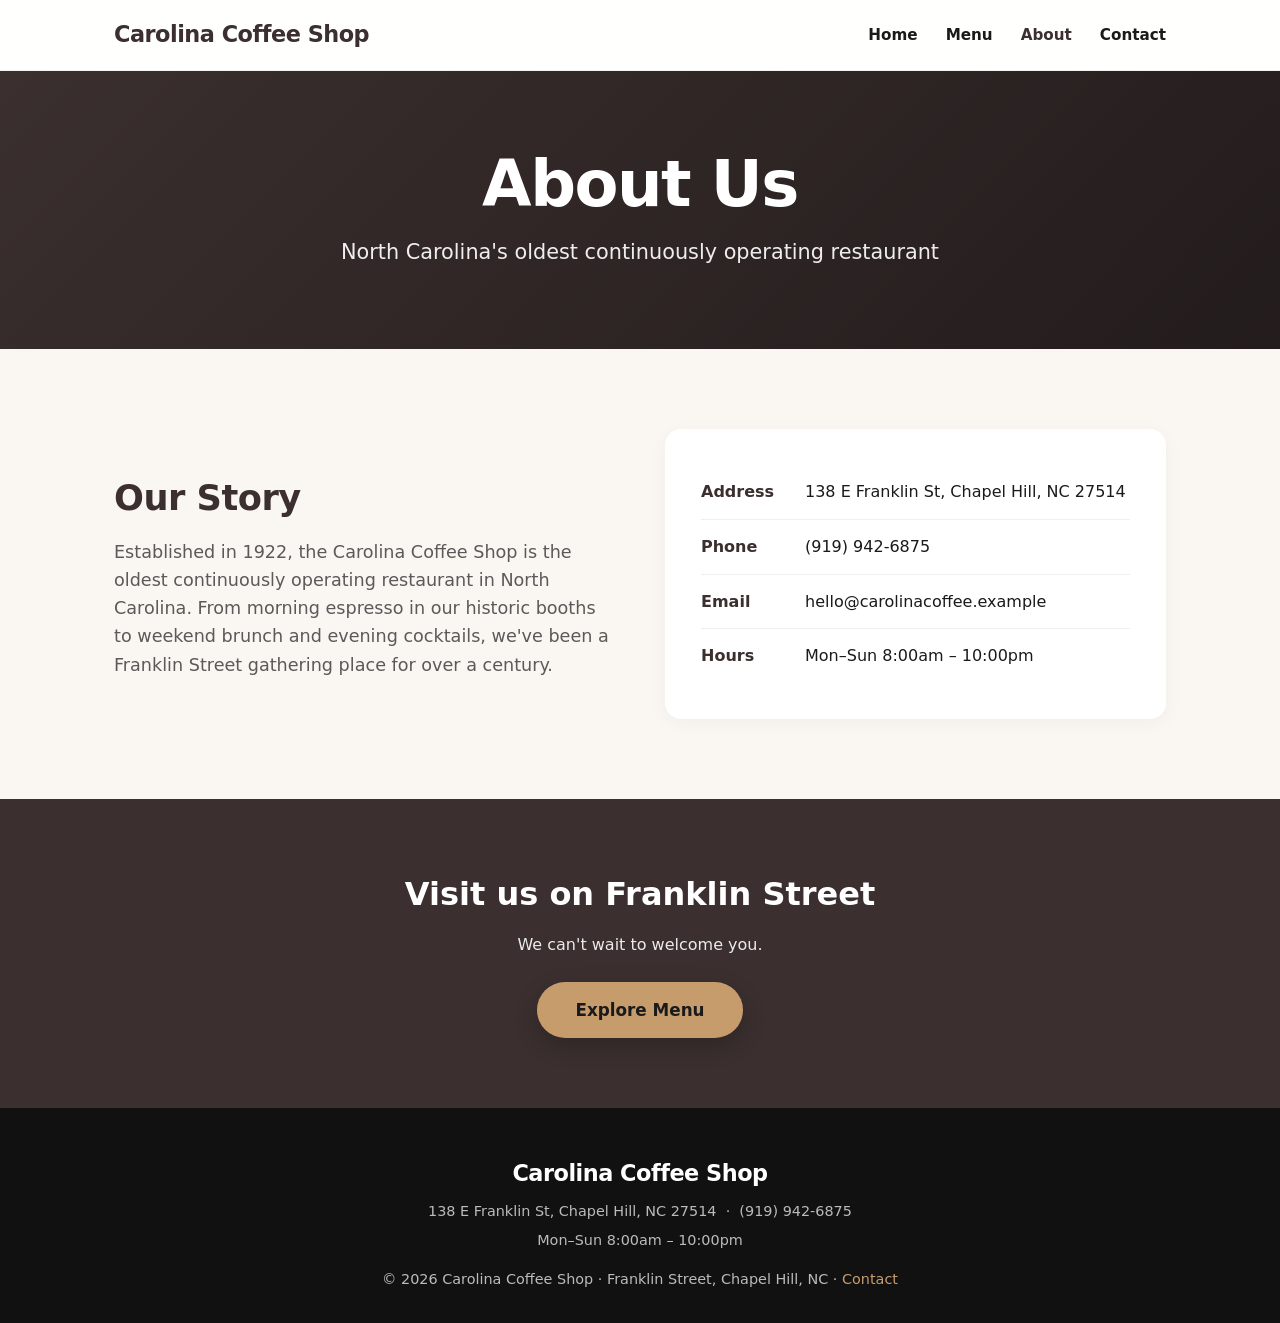
==== about.html @ 9860dc85 "Initial commit: the-carolina-coffee-shop website" ====
<!DOCTYPE html><html lang="en"><head>
<meta charset="utf-8"><meta name="viewport" content="width=device-width,initial-scale=1">
<title>About · Carolina Coffee Shop</title>
<meta name="description" content="North Carolina&#x27;s oldest continuously operating restaurant — Carolina Coffee Shop on Franklin Street, Chapel Hill.">
<link rel="stylesheet" href="styles.css"></head><body>
<header class="nav"><div class="container nav-inner">
<a href="index.html" class="brand">Carolina Coffee Shop</a>
<nav><ul class="nav-links"><li><a href="index.html" class="">Home</a></li><li><a href="menu.html" class="">Menu</a></li><li><a href="about.html" class="active">About</a></li><li><a href="contact.html" class="">Contact</a></li></ul></nav></div></header>
<section class="hero" style="padding:80px 0"><div class="container">
<h1>About Us</h1><p>North Carolina&#x27;s oldest continuously operating restaurant</p></div></section>
<section class="section"><div class="container split">
<div><h2>Our Story</h2><p style="color:var(--muted);font-size:1.1rem">Established in 1922, the Carolina Coffee Shop is the oldest continuously operating restaurant in North Carolina. From morning espresso in our historic booths to weekend brunch and evening cocktails, we&#x27;ve been a Franklin Street gathering place for over a century.</p></div>
<div class="box">
<div class="info-row"><span class="k">Address</span><span>138 E Franklin St, Chapel Hill, NC 27514</span></div>
<div class="info-row"><span class="k">Phone</span><span>(919) 942-6875</span></div>
<div class="info-row"><span class="k">Email</span><span>hello@carolinacoffee.example</span></div>
<div class="info-row"><span class="k">Hours</span><span>Mon–Sun 8:00am – 10:00pm</span></div>
</div></div></section>
<section class="cta"><div class="container"><h2>Visit us on Franklin Street</h2>
<p>We can't wait to welcome you.</p>
<a class="btn" href="menu.html" style="margin-top:24px">Explore Menu</a></div></section>
<footer><div class="container">
<div class="brand">Carolina Coffee Shop</div>
<p>138 E Franklin St, Chapel Hill, NC 27514 &nbsp;·&nbsp; (919) 942-6875</p>
<p style="margin-top:6px">Mon–Sun 8:00am – 10:00pm</p>
<p style="margin-top:16px">&copy; 2026 Carolina Coffee Shop · Franklin Street, Chapel Hill, NC · <a href="contact.html">Contact</a></p>
</div></footer>
</body></html>
---- styles.css ----
:root{--primary:#3b2f2f;--accent:#c69c6d;--bg:#faf6f1;--ink:#1a1a1a;--muted:#5a5a5a;--card:#ffffff}
*{margin:0;padding:0;box-sizing:border-box}
html{scroll-behavior:smooth}
body{font-family:'Segoe UI',system-ui,-apple-system,sans-serif;color:var(--ink);background:var(--bg);line-height:1.6}
a{color:var(--primary);text-decoration:none}
.container{max-width:1100px;margin:0 auto;padding:0 24px}
header.nav{position:sticky;top:0;z-index:50;background:rgba(255,255,255,.92);backdrop-filter:blur(10px);border-bottom:1px solid #0000000d}
.nav-inner{display:flex;align-items:center;justify-content:space-between;height:70px}
.brand{font-size:1.4rem;font-weight:800;color:var(--primary);letter-spacing:-.5px}
.nav-links{display:flex;gap:28px;list-style:none}
.nav-links a{color:var(--ink);font-weight:600;font-size:.95rem;transition:color .2s}
.nav-links a:hover,.nav-links a.active{color:var(--primary)}
.hero{background:linear-gradient(135deg,var(--primary),color-mix(in srgb,var(--primary) 60%,#000));color:#fff;padding:110px 0;text-align:center}
.hero h1{font-size:clamp(2.2rem,6vw,4rem);font-weight:800;letter-spacing:-1.5px;line-height:1.05}
.hero p{font-size:1.3rem;margin-top:18px;opacity:.92;max-width:640px;margin-left:auto;margin-right:auto}
.btn{display:inline-block;margin-top:34px;background:var(--accent);color:#1a1a1a;padding:15px 38px;border-radius:50px;font-weight:700;font-size:1.05rem;transition:transform .15s,box-shadow .15s;box-shadow:0 8px 24px #0003}
.btn:hover{transform:translateY(-2px);box-shadow:0 12px 30px #0004}
.section{padding:80px 0}
.section h2{font-size:2.2rem;font-weight:800;color:var(--primary);margin-bottom:12px;letter-spacing:-.5px}
.section .lead{color:var(--muted);font-size:1.1rem;max-width:680px;margin-bottom:44px}
.grid{display:grid;grid-template-columns:repeat(auto-fit,minmax(260px,1fr));gap:24px}
.card{background:var(--card);border-radius:16px;padding:28px;box-shadow:0 4px 20px #0000000a;border:1px solid #00000008;transition:transform .18s,box-shadow .18s}
.card:hover{transform:translateY(-4px);box-shadow:0 14px 34px #00000014}
.card h3{color:var(--primary);font-size:1.15rem;margin-bottom:6px}
.card .price{float:right;background:var(--accent);color:#1a1a1a;font-weight:700;padding:2px 12px;border-radius:20px;font-size:.85rem}
.card p{color:var(--muted);font-size:.95rem}
.feature{text-align:center;padding:20px}
.feature .ico{width:64px;height:64px;border-radius:50%;background:color-mix(in srgb,var(--accent) 35%,#fff);display:flex;align-items:center;justify-content:center;font-size:1.8rem;margin:0 auto 16px}
.feature h3{color:var(--primary);margin-bottom:8px}
.feature p{color:var(--muted);font-size:.95rem}
.split{display:grid;grid-template-columns:1fr 1fr;gap:50px;align-items:center}
.split .box{background:var(--card);border-radius:16px;padding:36px;box-shadow:0 4px 20px #0000000a}
.info-row{display:flex;gap:14px;padding:14px 0;border-bottom:1px solid #00000010}
.info-row:last-child{border:none}
.info-row .k{font-weight:700;color:var(--primary);min-width:90px}
.cta{background:var(--primary);color:#fff;text-align:center;padding:70px 0}
.cta h2{color:#fff;font-size:2rem}
.cta p{opacity:.9;margin:12px 0 0}
form{display:grid;gap:16px}
form input,form textarea{padding:14px;border:1px solid #ccc;border-radius:10px;font-size:1rem;font-family:inherit}
form button{background:var(--primary);color:#fff;border:none;padding:15px;border-radius:10px;font-weight:700;font-size:1rem;cursor:pointer;transition:opacity .2s}
form button:hover{opacity:.9}
footer{background:#111;color:#bbb;padding:48px 0 32px;text-align:center;font-size:.9rem}
footer .brand{color:#fff;margin-bottom:8px}
footer a{color:var(--accent)}
@media(max-width:760px){.nav-links{gap:16px;font-size:.85rem}.split{grid-template-columns:1fr}.hero{padding:80px 0}}
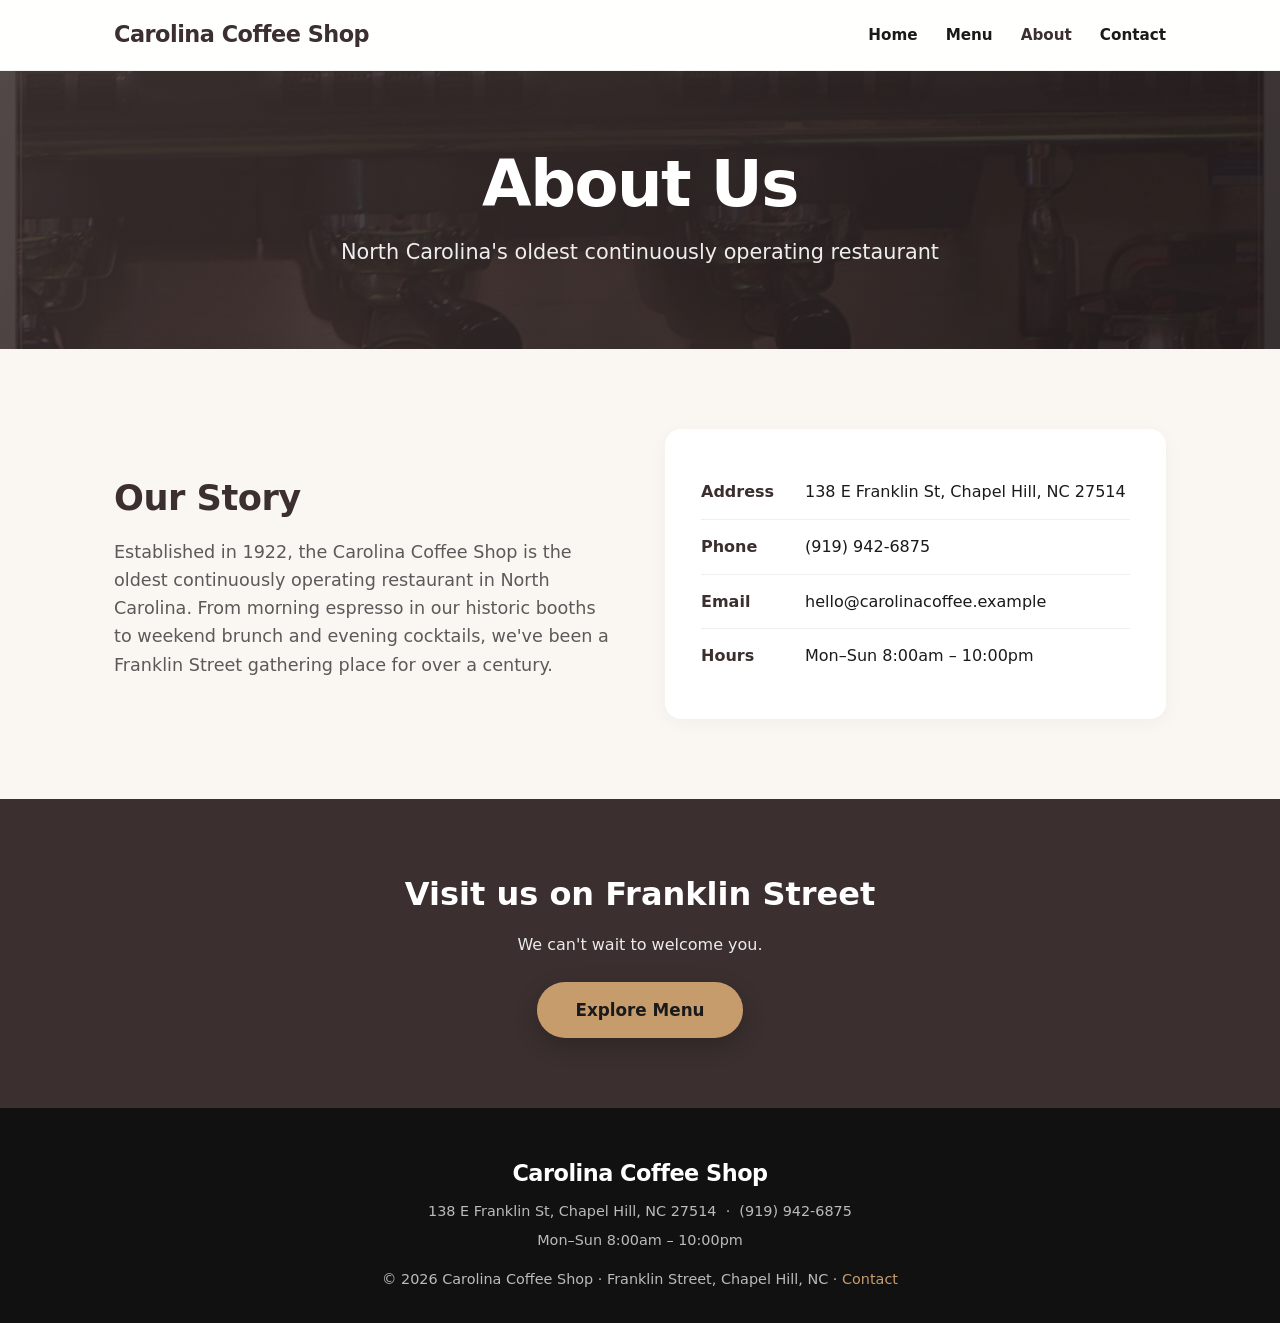
==== commit 97e8bf69: "Add real images + revenue integrations (ordering/reservations/booking/tickets, maps)" ====
--- a/about.html
+++ b/about.html
@@ -1,15 +1,16 @@
-<!DOCTYPE html><html lang="en"><head>
-<meta charset="utf-8"><meta name="viewport" content="width=device-width,initial-scale=1">
+<!DOCTYPE html>
+<html lang="en"><head>
+<meta charset="utf-8"/><meta content="width=device-width,initial-scale=1" name="viewport"/>
 <title>About · Carolina Coffee Shop</title>
-<meta name="description" content="North Carolina&#x27;s oldest continuously operating restaurant — Carolina Coffee Shop on Franklin Street, Chapel Hill.">
-<link rel="stylesheet" href="styles.css"></head><body>
+<meta content="North Carolina's oldest continuously operating restaurant — Carolina Coffee Shop on Franklin Street, Chapel Hill." name="description"/>
+<link href="styles.css" rel="stylesheet"/></head><body>
 <header class="nav"><div class="container nav-inner">
-<a href="index.html" class="brand">Carolina Coffee Shop</a>
-<nav><ul class="nav-links"><li><a href="index.html" class="">Home</a></li><li><a href="menu.html" class="">Menu</a></li><li><a href="about.html" class="active">About</a></li><li><a href="contact.html" class="">Contact</a></li></ul></nav></div></header>
-<section class="hero" style="padding:80px 0"><div class="container">
-<h1>About Us</h1><p>North Carolina&#x27;s oldest continuously operating restaurant</p></div></section>
+<a class="brand" href="index.html">Carolina Coffee Shop</a>
+<nav><ul class="nav-links"><li><a class="" href="index.html">Home</a></li><li><a class="" href="menu.html">Menu</a></li><li><a class="active" href="about.html">About</a></li><li><a class="" href="contact.html">Contact</a></li></ul></nav></div></header>
+<section class="hero has-photo" style="padding:80px 0;--hero-img:url('images/img0.jpg')"><div class="container">
+<h1>About Us</h1><p>North Carolina's oldest continuously operating restaurant</p></div></section>
 <section class="section"><div class="container split">
-<div><h2>Our Story</h2><p style="color:var(--muted);font-size:1.1rem">Established in 1922, the Carolina Coffee Shop is the oldest continuously operating restaurant in North Carolina. From morning espresso in our historic booths to weekend brunch and evening cocktails, we&#x27;ve been a Franklin Street gathering place for over a century.</p></div>
+<div><h2>Our Story</h2><p style="color:var(--muted);font-size:1.1rem">Established in 1922, the Carolina Coffee Shop is the oldest continuously operating restaurant in North Carolina. From morning espresso in our historic booths to weekend brunch and evening cocktails, we've been a Franklin Street gathering place for over a century.</p></div>
 <div class="box">
 <div class="info-row"><span class="k">Address</span><span>138 E Franklin St, Chapel Hill, NC 27514</span></div>
 <div class="info-row"><span class="k">Phone</span><span>(919) 942-6875</span></div>
@@ -21,8 +22,50 @@
 <a class="btn" href="menu.html" style="margin-top:24px">Explore Menu</a></div></section>
 <footer><div class="container">
 <div class="brand">Carolina Coffee Shop</div>
-<p>138 E Franklin St, Chapel Hill, NC 27514 &nbsp;·&nbsp; (919) 942-6875</p>
+<p>138 E Franklin St, Chapel Hill, NC 27514  ·  (919) 942-6875</p>
 <p style="margin-top:6px">Mon–Sun 8:00am – 10:00pm</p>
-<p style="margin-top:16px">&copy; 2026 Carolina Coffee Shop · Franklin Street, Chapel Hill, NC · <a href="contact.html">Contact</a></p>
+<p style="margin-top:16px">© 2026 Carolina Coffee Shop · Franklin Street, Chapel Hill, NC · <a href="contact.html">Contact</a></p>
 </div></footer>
-</body></html>+
+<div class="modal-bg" id="order"><div class="modal" id="order-body">
+<span class="close" onclick="closeModal('order')">×</span>
+<h3>Your Order</h3><p style="color:var(--muted);font-size:.9rem">Add items below or from the menu.</p>
+<div id="cart-lines"></div><div class="cart-total" id="cart-total"></div>
+<button class="btn" onclick="checkout()" style="width:100%;margin-top:6px">Checkout</button>
+<p class="note">Demo cart. Connect Stripe Payment Links / Toast / Square to accept real payments.</p>
+</div></div>
+<div class="modal-bg" id="reserve"><div class="modal" id="reserve-body">
+<span class="close" onclick="closeModal('reserve')">×</span>
+<h3>Reserve a Table</h3><p style="color:var(--muted);font-size:.9rem;margin-bottom:16px">Book your spot in seconds.</p>
+<div class="field"><label>Name</label><input required=""/></div>
+<div class="field"><label>Date</label><input type="date"/></div>
+<div class="field"><label>Time</label><input type="time"/></div>
+<div class="field"><label>Party size</label><select><option>1</option><option>2</option><option>3</option><option>4</option><option>5</option><option>6+</option></select></div>
+<button class="btn" onclick="submitForm('reserve-body','Table requested! 🎉')" style="width:100%">Request Reservation</button>
+<p class="note">Demo form. Connect OpenTable or Resy to confirm live bookings.</p>
+</div></div><button class="cart-fab" id="cartFab" onclick="openModal('order')" style="display:none">🛒 View Cart</button>
+<script>
+const MENU = [{"name": "House Espresso", "price": "$3.50"}, {"name": "Cappuccino", "price": "$4.50"}, {"name": "Eggs Benedict", "price": "$13"}, {"name": "Avocado Toast", "price": "$10"}, {"name": "Belgian Waffle", "price": "$11"}, {"name": "Cold Brew", "price": "$4"}];
+const CART = {};
+function money(s){const n=parseFloat(String(s).replace(/[^0-9.]/g,''));return isNaN(n)?0:n;}
+function openModal(id){document.getElementById(id).classList.add('open');}
+function closeModal(id){document.getElementById(id).classList.remove('open');}
+function addToCart(name){CART[name]=(CART[name]||0)+1;renderCart();openModal('order');}
+function chg(name,d){CART[name]=(CART[name]||0)+d;if(CART[name]<=0)delete CART[name];renderCart();}
+function renderCart(){
+  const el=document.getElementById('cart-lines');if(!el)return;
+  let total=0,html='';const keys=Object.keys(CART);
+  if(!keys.length){el.innerHTML='<p style=\'color:#999\'>Your cart is empty. Add items from the menu.</p>';document.getElementById('cart-total').textContent='';updateFab();return;}
+  keys.forEach(k=>{const it=MENU.find(m=>m.name===k)||{price:'0'};const line=money(it.price)*CART[k];total+=line;
+    html+=`<div class='cart-line'><span>${k}</span><span class='qty'><button onclick=\"chg('${k.replace(/'/g,"\\'")}',-1)\">−</button>${CART[k]}<button onclick=\"chg('${k.replace(/'/g,"\\'")}',1)\">+</button></span></div>`;});
+  el.innerHTML=html;document.getElementById('cart-total').textContent='Total: $'+total.toFixed(2);updateFab();
+}
+function updateFab(){const f=document.getElementById('cartFab');if(!f)return;const c=Object.values(CART).reduce((a,b)=>a+b,0);f.style.display=c?'block':'none';f.textContent='🛒 View Cart ('+c+')';}
+function checkout(){
+  // GO-LIVE HOOK: replace with your Stripe Payment Link / Square Online / Toast URL
+  const c=Object.values(CART).reduce((a,b)=>a+b,0);
+  if(!c){alert('Add some items first!');return;}
+  document.getElementById('order-body').innerHTML='<h3>Order received! 🎉</h3><p style=\'margin-top:10px;color:var(--muted)\'>This demo confirms your order. Connect a Stripe Payment Link or Toast/Square account to accept live payments.</p>';
+}
+function submitForm(id,msg){document.getElementById(id).innerHTML='<h3>'+msg+'</h3><p style=\'margin-top:10px;color:var(--muted)\'>This demo confirms your request. Connect OpenTable/Resy (reservations) or a booking engine to go live.</p>';}
+</script></body></html>
--- a/styles.css
+++ b/styles.css
@@ -44,3 +44,34 @@
 footer .brand{color:#fff;margin-bottom:8px}
 footer a{color:var(--accent)}
 @media(max-width:760px){.nav-links{gap:16px;font-size:.85rem}.split{grid-template-columns:1fr}.hero{padding:80px 0}}
+
+/* --- enhancements: images + integrations --- */
+.hero{position:relative;overflow:hidden}
+.hero.has-photo{background:none}
+.hero.has-photo::before{content:"";position:absolute;inset:0;
+  background:linear-gradient(135deg,color-mix(in srgb,var(--primary) 88%,transparent),color-mix(in srgb,var(--primary) 55%,#000c)),var(--hero-img);
+  background-size:cover;background-position:center;z-index:-1}
+.card{overflow:hidden;padding:0}
+.card .thumb{width:100%;height:170px;object-fit:cover;display:block;background:#eee}
+.card .card-body{padding:22px 24px}
+.card .price{float:right}
+.actions{display:flex;gap:14px;flex-wrap:wrap;justify-content:center;margin-top:30px}
+.actions .btn{margin-top:0}
+.btn.secondary{background:#fff;color:var(--primary);border:2px solid var(--accent)}
+.gallery{display:grid;grid-template-columns:repeat(auto-fit,minmax(180px,1fr));gap:14px;margin-top:20px}
+.gallery img{width:100%;height:150px;object-fit:cover;border-radius:12px}
+.modal-bg{position:fixed;inset:0;background:#0009;display:none;align-items:center;justify-content:center;z-index:200;padding:20px}
+.modal-bg.open{display:flex}
+.modal{background:#fff;border-radius:18px;max-width:460px;width:100%;padding:30px;max-height:90vh;overflow:auto}
+.modal h3{color:var(--primary);margin-bottom:4px}
+.modal .close{float:right;cursor:pointer;font-size:1.5rem;color:#999;line-height:1}
+.cart-line{display:flex;justify-content:space-between;align-items:center;padding:10px 0;border-bottom:1px solid #eee}
+.qty{display:flex;align-items:center;gap:8px}
+.qty button{width:28px;height:28px;border-radius:50%;border:1px solid #ccc;background:#fff;cursor:pointer;font-weight:700}
+.menu-add{background:var(--accent);color:#1a1a1a;border:none;padding:8px 16px;border-radius:20px;font-weight:700;cursor:pointer;font-size:.85rem}
+.cart-fab{position:fixed;bottom:24px;right:24px;background:var(--primary);color:#fff;border:none;border-radius:50px;padding:14px 22px;font-weight:700;box-shadow:0 8px 24px #0004;cursor:pointer;z-index:150;font-size:1rem}
+.cart-total{font-size:1.2rem;font-weight:800;margin:14px 0}
+.field{margin-bottom:14px}
+.field label{display:block;font-weight:600;margin-bottom:4px;font-size:.9rem}
+.field input,.field select{width:100%;padding:12px;border:1px solid #ccc;border-radius:10px;font-size:1rem;font-family:inherit}
+.note{font-size:.8rem;color:#999;margin-top:12px}
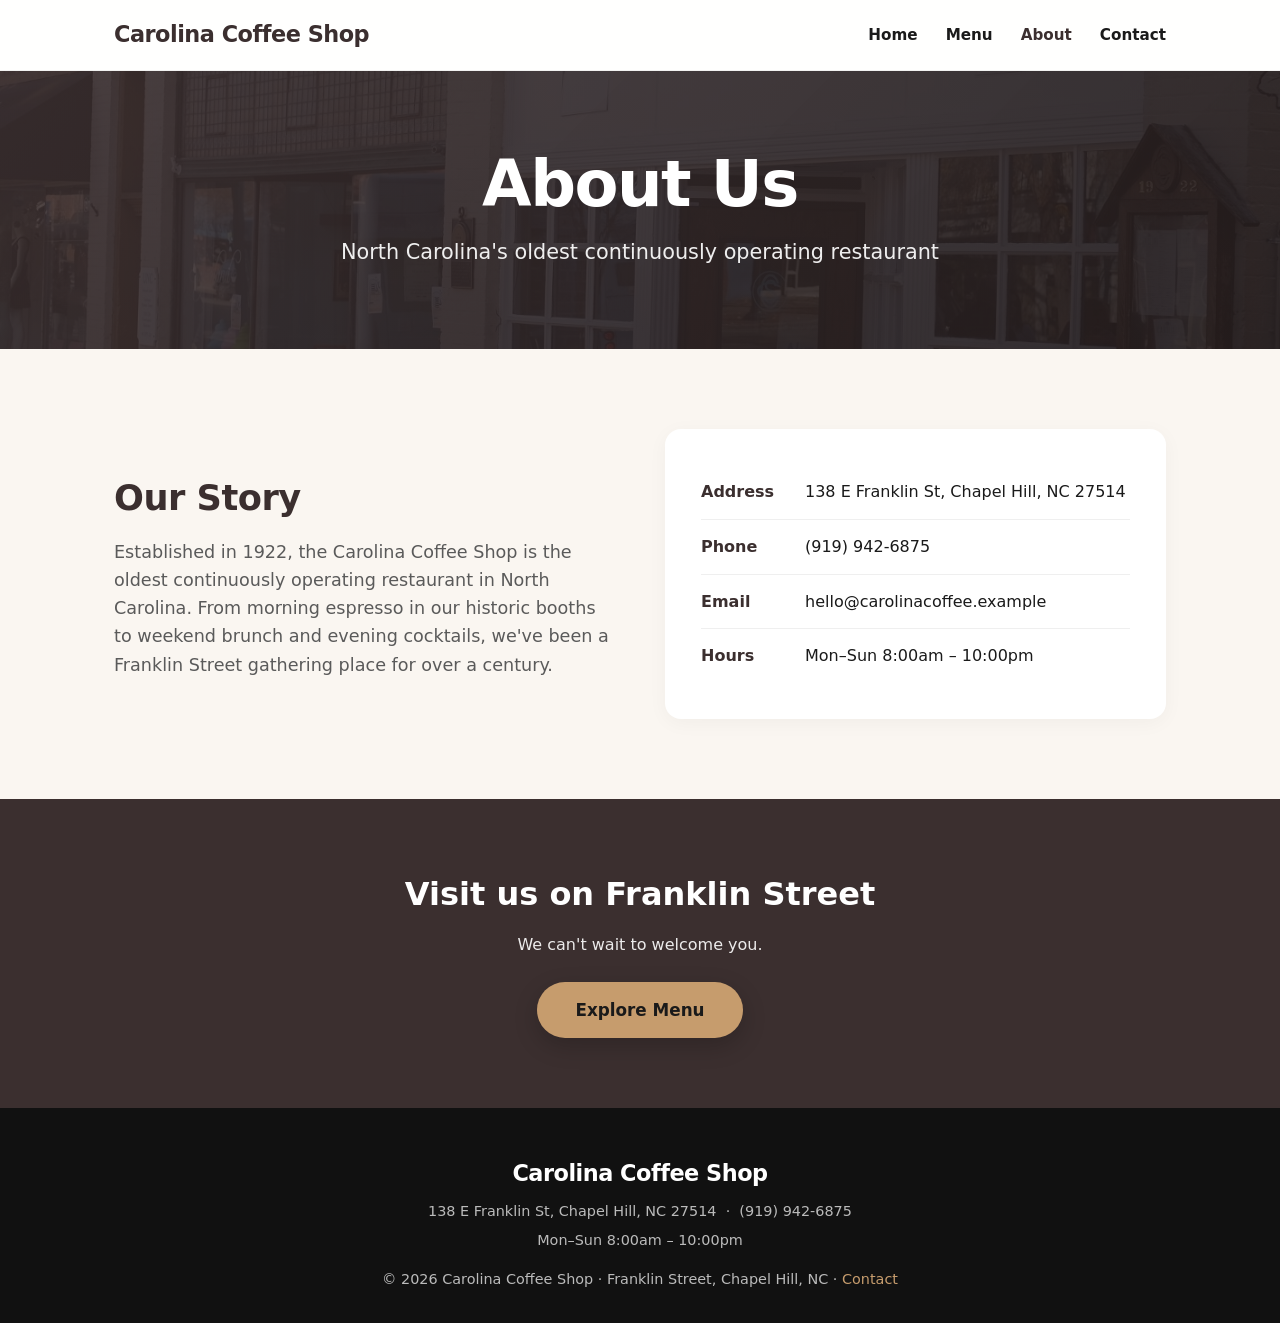
==== commit f78f7a08: "Swap in real photos scraped from each business's official site; remove stock images" ====
--- a/about.html
+++ b/about.html
@@ -1,4 +1,5 @@
 <!DOCTYPE html>
+
 <html lang="en"><head>
 <meta charset="utf-8"/><meta content="width=device-width,initial-scale=1" name="viewport"/>
 <title>About · Carolina Coffee Shop</title>
@@ -7,7 +8,7 @@
 <header class="nav"><div class="container nav-inner">
 <a class="brand" href="index.html">Carolina Coffee Shop</a>
 <nav><ul class="nav-links"><li><a class="" href="index.html">Home</a></li><li><a class="" href="menu.html">Menu</a></li><li><a class="active" href="about.html">About</a></li><li><a class="" href="contact.html">Contact</a></li></ul></nav></div></header>
-<section class="hero has-photo" style="padding:80px 0;--hero-img:url('images/img0.jpg')"><div class="container">
+<section class="hero has-photo" style="padding:80px 0;--hero-img:url('images/real0.jpg')"><div class="container">
 <h1>About Us</h1><p>North Carolina's oldest continuously operating restaurant</p></div></section>
 <section class="section"><div class="container split">
 <div><h2>Our Story</h2><p style="color:var(--muted);font-size:1.1rem">Established in 1922, the Carolina Coffee Shop is the oldest continuously operating restaurant in North Carolina. From morning espresso in our historic booths to weekend brunch and evening cocktails, we've been a Franklin Street gathering place for over a century.</p></div>
@@ -26,7 +27,6 @@
 <p style="margin-top:6px">Mon–Sun 8:00am – 10:00pm</p>
 <p style="margin-top:16px">© 2026 Carolina Coffee Shop · Franklin Street, Chapel Hill, NC · <a href="contact.html">Contact</a></p>
 </div></footer>
-
 <div class="modal-bg" id="order"><div class="modal" id="order-body">
 <span class="close" onclick="closeModal('order')">×</span>
 <h3>Your Order</h3><p style="color:var(--muted);font-size:.9rem">Add items below or from the menu.</p>
